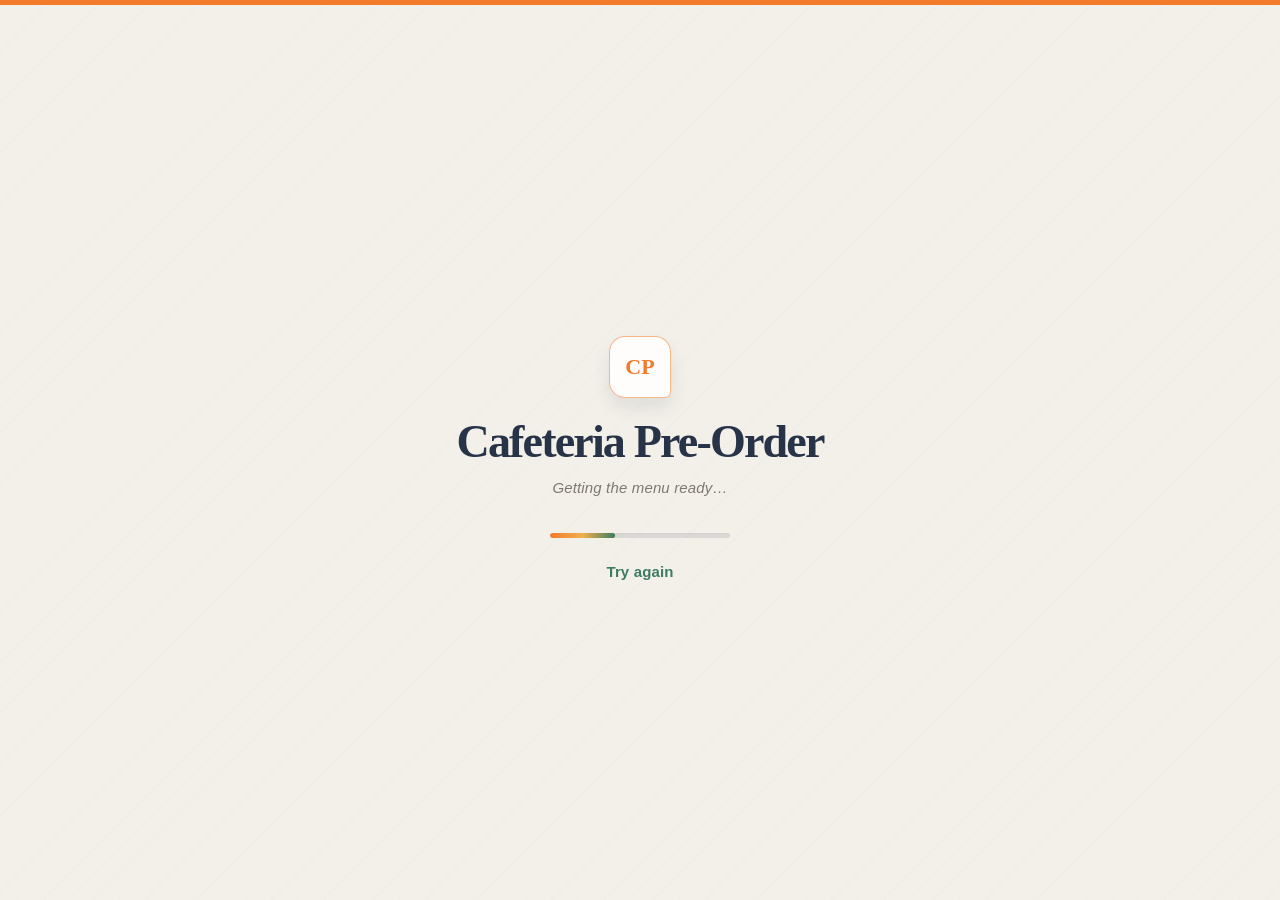
==== public/index.html @ aad5a166 "Final" ====
<!doctype html>
<html lang="en">
<head>
    <meta charset="utf-8">
    <meta name="viewport" content="width=device-width, initial-scale=1">
    <meta name="theme-color" content="#f5f3ef">
    <title>Cafeteria Pre-Order</title>
    <style>
        :root {
            color-scheme: light;
            --paper: #f3f0ea;
            --paper-deep: #e7e0d7;
            --ink: #273347;
            --ink-soft: #4a5365;
            --muted: #7f7871;
            --orange: #f27a2b;
            --orange-deep: #ea6e0f;
            --green: #3b7d5f;
            --line: rgba(39, 51, 71, 0.12);
            --shadow: rgba(31, 40, 52, 0.09);
        }

        * { box-sizing: border-box; }

        html, body {
            min-width: 320px;
            min-height: 100%;
            margin: 0;
        }

        body {
            min-height: 100vh;
            min-height: 100dvh;
            display: grid;
            place-items: center;
            overflow: hidden;
            border-top: 5px solid var(--orange);
            background:
                repeating-linear-gradient(
                    135deg,
                    rgba(39, 51, 71, 0.016) 0 1px,
                    transparent 1px 18px
                ),
                var(--paper);
            color: var(--ink);
            font-family: "Segoe UI", "Trebuchet MS", sans-serif;
        }

        main {
            width: min(100% - 36px, 440px);
            padding: 12px 18px 0;
            text-align: center;
            animation: rise-in 420ms ease-out both;
        }

        .brand-mark {
            width: 62px;
            height: 62px;
            margin: 0 auto 18px;
            display: grid;
            place-items: center;
            border: 1px solid rgba(242, 122, 43, 0.55);
            border-radius: 16px 16px 6px 16px;
            background: rgba(255, 255, 255, 0.86);
            color: var(--orange);
            font-family: Georgia, "Times New Roman", serif;
            font-size: 22px;
            font-weight: 700;
            box-shadow: 0 10px 18px var(--shadow);
        }

        h1 {
            margin: 0;
            color: var(--ink);
            font-family: Georgia, "Times New Roman", serif;
            font-size: clamp(34px, 3.6vw, 54px);
            font-weight: 600;
            line-height: 1.12;
            letter-spacing: -0.04em;
        }

        p {
            min-height: 28px;
            margin: 12px 0 26px;
            color: var(--muted);
            font-size: 15px;
            font-style: italic;
            letter-spacing: 0.01em;
        }

        .progress {
            width: 180px;
            height: 5px;
            margin: 0 auto;
            overflow: hidden;
            border-radius: 999px;
            background: rgba(39, 51, 71, 0.12);
            box-shadow: inset 0 1px 2px rgba(0, 0, 0, 0.04);
        }

        .progress span {
            display: block;
            width: 36%;
            height: 100%;
            border-radius: inherit;
            background: linear-gradient(90deg, var(--orange), #f1b04e, var(--green));
            box-shadow: 0 0 10px rgba(242, 122, 43, 0.2);
            animation: loading 1.45s ease-in-out infinite;
        }

        .retry {
            margin-top: 24px;
            border: 0;
            background: transparent;
            color: var(--green);
            font: inherit;
            font-size: 15px;
            font-weight: 600;
            letter-spacing: 0.01em;
            cursor: pointer;
            transition: transform 0.2s ease, opacity 0.2s ease;
        }

        .retry:hover {
            transform: translateY(-1px);
            opacity: 0.9;
        }

        @keyframes loading {
            0% { transform: translateX(-115%); }
            100% { transform: translateX(335%); }
        }

        @keyframes rise-in {
            from { opacity: 0; transform: translateY(10px); }
            to { opacity: 1; transform: translateY(0); }
        }

        @media (prefers-reduced-motion: reduce) {
            *, *::before, *::after {
                animation-duration: 0.01ms !important;
                animation-iteration-count: 1 !important;
            }
        }
    </style>
</head>
<body>
    <main aria-live="polite">
        <div class="brand-mark" aria-hidden="true">CP</div>
        <h1>Cafeteria Pre-Order</h1>
        <p id="status">Getting the menu ready…</p>
        <div class="progress" role="progressbar" aria-label="Starting the app">
            <span></span>
        </div>
        <button class="retry" type="button" onclick="window.location.reload()">Try again</button>
    </main>
    <script>
        const statusText = document.getElementById('status');
        let delay = 800;
        let attempts = 0;

        async function waitForApp() {
            while (true) {
                attempts += 1;
                try {
                    const response = await fetch('/healthz', { cache: 'no-store' });
                    if (response.ok) {
                        window.location.replace('/menu');
                        return;
                    }
                } catch (error) {
                    // The function is still starting or is temporarily unreachable.
                }

                if (attempts === 5) {
                    statusText.textContent = 'This is taking a little longer than usual.';
                }
                await new Promise(resolve => setTimeout(resolve, delay));
                delay = Math.min(Math.round(delay * 1.5), 3000);
            }
        }

        waitForApp();
    </script>
</body>
</html>
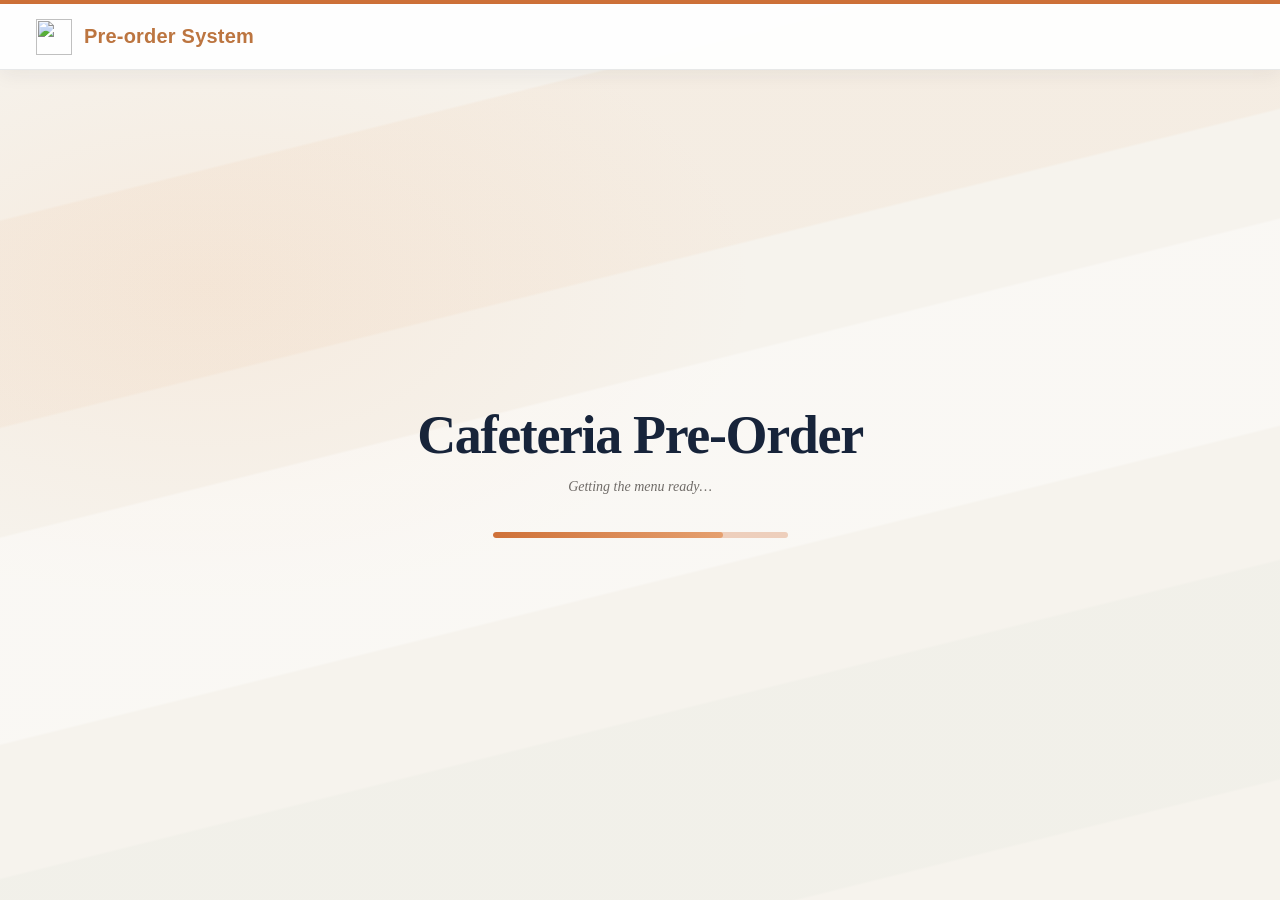
==== commit f5a325a3: "Final Commit" ====
--- a/public/index.html
+++ b/public/index.html
@@ -3,21 +3,17 @@
 <head>
     <meta charset="utf-8">
     <meta name="viewport" content="width=device-width, initial-scale=1">
-    <meta name="theme-color" content="#f5f3ef">
+    <meta name="theme-color" content="#ffffff">
     <title>Cafeteria Pre-Order</title>
     <style>
         :root {
             color-scheme: light;
-            --paper: #f3f0ea;
-            --paper-deep: #e7e0d7;
-            --ink: #273347;
-            --ink-soft: #4a5365;
-            --muted: #7f7871;
-            --orange: #f27a2b;
-            --orange-deep: #ea6e0f;
-            --green: #3b7d5f;
-            --line: rgba(39, 51, 71, 0.12);
-            --shadow: rgba(31, 40, 52, 0.09);
+            --paper: #f6f3ed;
+            --ink: #17243a;
+            --muted: #706c68;
+            --orange: #cf7138;
+            --orange-light: #e5a06f;
+            --line: rgba(35, 41, 53, 0.1);
         }
 
         * { box-sizing: border-box; }
@@ -32,103 +28,113 @@
             min-height: 100vh;
             min-height: 100dvh;
             display: grid;
-            place-items: center;
+            grid-template-rows: 66px 1fr;
             overflow: hidden;
-            border-top: 5px solid var(--orange);
+            border-top: 4px solid var(--orange);
             background:
-                repeating-linear-gradient(
-                    135deg,
-                    rgba(39, 51, 71, 0.016) 0 1px,
-                    transparent 1px 18px
-                ),
+                linear-gradient(166deg, transparent 0 18%, rgba(235, 194, 158, 0.13) 18.2% 35%, transparent 35.2%),
+                linear-gradient(166deg, transparent 0 44%, rgba(255, 255, 255, 0.4) 44.2% 61%, transparent 61.2%),
+                linear-gradient(166deg, transparent 0 72%, rgba(204, 216, 204, 0.11) 72.2% 90%, transparent 90.2%),
+                radial-gradient(ellipse at 16% 32%, rgba(244, 201, 165, 0.2), transparent 36%),
                 var(--paper);
             color: var(--ink);
-            font-family: "Segoe UI", "Trebuchet MS", sans-serif;
+            font-family: "Segoe UI", Arial, sans-serif;
+        }
+
+        .site-header {
+            display: flex;
+            align-items: center;
+            gap: 12px;
+            padding: 0 clamp(20px, 3vw, 36px);
+            background: rgba(255, 255, 255, 0.94);
+            border-bottom: 1px solid var(--line);
+            box-shadow: 0 5px 18px rgba(36, 40, 48, 0.06);
+        }
+
+        .site-header img {
+            width: 36px;
+            height: 36px;
+            object-fit: contain;
+        }
+
+        .site-header span {
+            color: #bc7540;
+            font-size: 20px;
+            font-weight: 750;
+            letter-spacing: 0.01em;
         }
 
         main {
-            width: min(100% - 36px, 440px);
-            padding: 12px 18px 0;
+            width: min(100% - 36px, 800px);
+            align-self: center;
+            justify-self: center;
+            padding: 0 18px 28px;
             text-align: center;
             animation: rise-in 420ms ease-out both;
-        }
-
-        .brand-mark {
-            width: 62px;
-            height: 62px;
-            margin: 0 auto 18px;
-            display: grid;
-            place-items: center;
-            border: 1px solid rgba(242, 122, 43, 0.55);
-            border-radius: 16px 16px 6px 16px;
-            background: rgba(255, 255, 255, 0.86);
-            color: var(--orange);
-            font-family: Georgia, "Times New Roman", serif;
-            font-size: 22px;
-            font-weight: 700;
-            box-shadow: 0 10px 18px var(--shadow);
         }
 
         h1 {
             margin: 0;
             color: var(--ink);
             font-family: Georgia, "Times New Roman", serif;
-            font-size: clamp(34px, 3.6vw, 54px);
-            font-weight: 600;
-            line-height: 1.12;
-            letter-spacing: -0.04em;
+            font-size: clamp(36px, 5vw, 54px);
+            font-weight: 700;
+            line-height: 1.15;
+            letter-spacing: -0.025em;
         }
 
         p {
             min-height: 28px;
-            margin: 12px 0 26px;
+            margin: 12px 0 25px;
             color: var(--muted);
-            font-size: 15px;
+            font-family: Georgia, "Times New Roman", serif;
+            font-size: 14px;
             font-style: italic;
-            letter-spacing: 0.01em;
         }
 
         .progress {
-            width: 180px;
-            height: 5px;
+            width: min(295px, 76vw);
+            height: 6px;
             margin: 0 auto;
             overflow: hidden;
             border-radius: 999px;
-            background: rgba(39, 51, 71, 0.12);
-            box-shadow: inset 0 1px 2px rgba(0, 0, 0, 0.04);
+            background: rgba(207, 113, 56, 0.3);
         }
 
         .progress span {
             display: block;
-            width: 36%;
+            width: 78%;
             height: 100%;
             border-radius: inherit;
-            background: linear-gradient(90deg, var(--orange), #f1b04e, var(--green));
-            box-shadow: 0 0 10px rgba(242, 122, 43, 0.2);
-            animation: loading 1.45s ease-in-out infinite;
+            background: linear-gradient(90deg, var(--orange), var(--orange-light), var(--orange));
+            background-size: 200% 100%;
+            animation: loading 2.2s ease-in-out infinite;
         }
 
         .retry {
-            margin-top: 24px;
+            margin-top: 20px;
             border: 0;
             background: transparent;
-            color: var(--green);
+            color: #39775c;
             font: inherit;
-            font-size: 15px;
-            font-weight: 600;
-            letter-spacing: 0.01em;
+            font-size: 14px;
+            font-weight: 650;
+            text-decoration: underline;
+            text-underline-offset: 3px;
             cursor: pointer;
-            transition: transform 0.2s ease, opacity 0.2s ease;
+        }
+
+        .retry[hidden] {
+            display: none;
         }
 
         .retry:hover {
-            transform: translateY(-1px);
-            opacity: 0.9;
+            color: #285d47;
         }
 
         @keyframes loading {
-            0% { transform: translateX(-115%); }
-            100% { transform: translateX(335%); }
+            0%, 100% { background-position: 100% 0; }
+            50% { background-position: 0 0; }
         }
 
         @keyframes rise-in {
@@ -142,17 +148,34 @@
                 animation-iteration-count: 1 !important;
             }
         }
+
+        @media (max-width: 520px) {
+            body {
+                grid-template-rows: 60px 1fr;
+            }
+
+            .site-header span {
+                font-size: 17px;
+            }
+
+            main {
+                padding-bottom: 18px;
+            }
+        }
     </style>
 </head>
 <body>
+    <header class="site-header">
+        <img src="/static/logo.png" alt="">
+        <span>Pre-order System</span>
+    </header>
     <main aria-live="polite">
-        <div class="brand-mark" aria-hidden="true">CP</div>
         <h1>Cafeteria Pre-Order</h1>
         <p id="status">Getting the menu ready…</p>
-        <div class="progress" role="progressbar" aria-label="Starting the app">
+        <div class="progress" role="progressbar" aria-label="Starting the app" aria-valuetext="Loading">
             <span></span>
         </div>
-        <button class="retry" type="button" onclick="window.location.reload()">Try again</button>
+        <button class="retry" type="button" onclick="window.location.reload()" hidden>Try again</button>
     </main>
     <script>
         const statusText = document.getElementById('status');
@@ -174,6 +197,7 @@
 
                 if (attempts === 5) {
                     statusText.textContent = 'This is taking a little longer than usual.';
+                    document.querySelector('.retry').hidden = false;
                 }
                 await new Promise(resolve => setTimeout(resolve, delay));
                 delay = Math.min(Math.round(delay * 1.5), 3000);
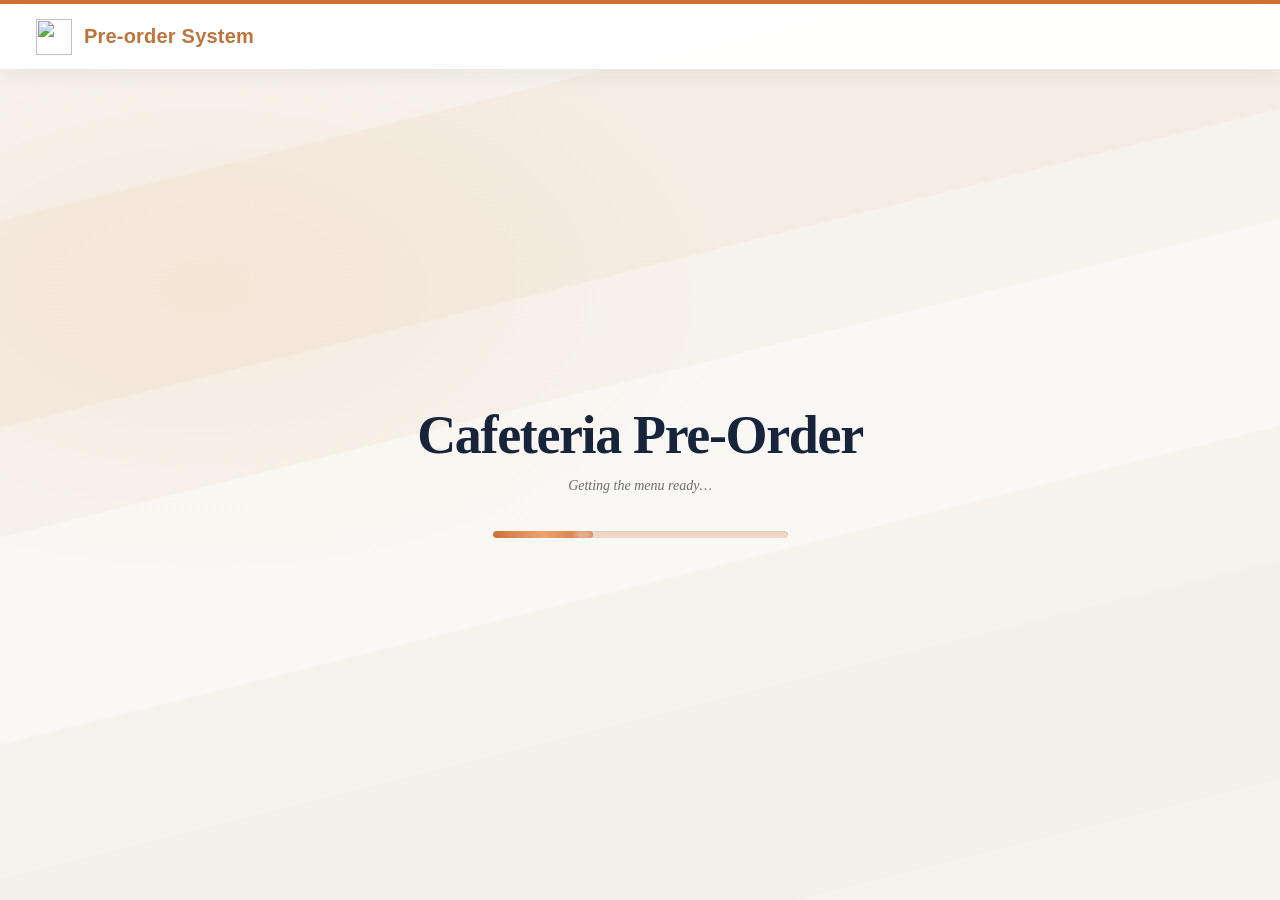
==== commit 2b792afb: "Final" ====
--- a/public/index.html
+++ b/public/index.html
@@ -93,22 +93,37 @@
         }
 
         .progress {
+            position: relative;
             width: min(295px, 76vw);
-            height: 6px;
+            height: 7px;
             margin: 0 auto;
             overflow: hidden;
             border-radius: 999px;
-            background: rgba(207, 113, 56, 0.3);
+            background: rgba(207, 113, 56, 0.24);
+            box-shadow: inset 0 1px 2px rgba(56, 43, 35, 0.08);
         }
 
         .progress span {
+            position: relative;
             display: block;
-            width: 78%;
+            width: 34%;
             height: 100%;
             border-radius: inherit;
-            background: linear-gradient(90deg, var(--orange), var(--orange-light), var(--orange));
-            background-size: 200% 100%;
-            animation: loading 2.2s ease-in-out infinite;
+            background: linear-gradient(90deg, var(--orange), #eea36f, var(--orange));
+            box-shadow: 0 0 9px rgba(207, 113, 56, 0.32);
+            animation: loading-sweep 1.65s cubic-bezier(0.45, 0, 0.55, 1) infinite;
+        }
+
+        .progress span::after {
+            position: absolute;
+            top: 0;
+            right: 0;
+            width: 18px;
+            height: 100%;
+            border-radius: inherit;
+            background: rgba(255, 255, 255, 0.58);
+            content: "";
+            filter: blur(3px);
         }
 
         .retry {
@@ -132,9 +147,9 @@
             color: #285d47;
         }
 
-        @keyframes loading {
-            0%, 100% { background-position: 100% 0; }
-            50% { background-position: 0 0; }
+        @keyframes loading-sweep {
+            0% { transform: translateX(-110%); }
+            100% { transform: translateX(405%); }
         }
 
         @keyframes rise-in {
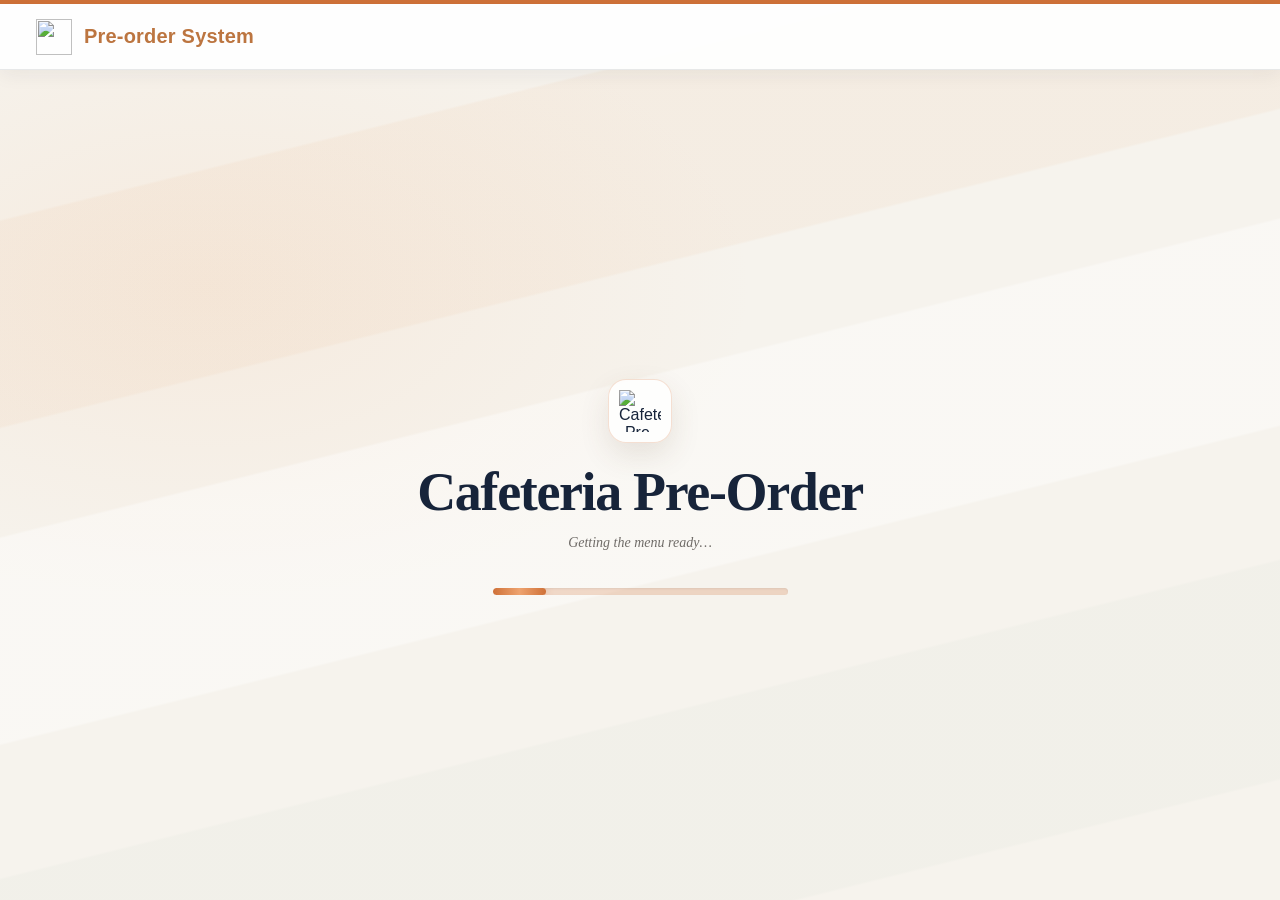
==== commit 55f157fb: "Over and Out" ====
--- a/public/index.html
+++ b/public/index.html
@@ -65,12 +65,30 @@
         }
 
         main {
-            width: min(100% - 36px, 800px);
+            width: min(100% - 36px, 520px);
             align-self: center;
             justify-self: center;
-            padding: 0 18px 28px;
+            padding: 32px 18px 28px;
             text-align: center;
             animation: rise-in 420ms ease-out both;
+        }
+
+        .loading-mark {
+            width: 64px;
+            height: 64px;
+            display: grid;
+            place-items: center;
+            margin: 0 auto 18px;
+            border: 1px solid rgba(207, 113, 56, 0.22);
+            border-radius: 18px;
+            background: rgba(255, 255, 255, 0.82);
+            box-shadow: 0 12px 30px rgba(89, 66, 43, 0.12);
+        }
+
+        .loading-mark img {
+            width: 42px;
+            height: 42px;
+            object-fit: contain;
         }
 
         h1 {
@@ -90,6 +108,14 @@
             font-family: Georgia, "Times New Roman", serif;
             font-size: 14px;
             font-style: italic;
+            opacity: 1;
+            transform: translateY(0);
+            transition: opacity 220ms ease, transform 220ms ease;
+        }
+
+        p.is-changing {
+            opacity: 0;
+            transform: translateY(4px);
         }
 
         .progress {
@@ -106,25 +132,14 @@
         .progress span {
             position: relative;
             display: block;
-            width: 34%;
+            width: 18%;
             height: 100%;
             border-radius: inherit;
             background: linear-gradient(90deg, var(--orange), #eea36f, var(--orange));
             box-shadow: 0 0 9px rgba(207, 113, 56, 0.32);
-            animation: loading-sweep 1.65s cubic-bezier(0.45, 0, 0.55, 1) infinite;
-        }
-
-        .progress span::after {
-            position: absolute;
-            top: 0;
-            right: 0;
-            width: 18px;
-            height: 100%;
-            border-radius: inherit;
-            background: rgba(255, 255, 255, 0.58);
-            content: "";
-            filter: blur(3px);
-        }
+            transition: width 500ms ease;
+        }
+
 
         .retry {
             margin-top: 20px;
@@ -147,11 +162,6 @@
             color: #285d47;
         }
 
-        @keyframes loading-sweep {
-            0% { transform: translateX(-110%); }
-            100% { transform: translateX(405%); }
-        }
-
         @keyframes rise-in {
             from { opacity: 0; transform: translateY(10px); }
             to { opacity: 1; transform: translateY(0); }
@@ -161,6 +171,8 @@
             *, *::before, *::after {
                 animation-duration: 0.01ms !important;
                 animation-iteration-count: 1 !important;
+                scroll-behavior: auto !important;
+                transition-duration: 0.01ms !important;
             }
         }
 
@@ -184,18 +196,45 @@
         <img src="/static/logo.png" alt="">
         <span>Pre-order System</span>
     </header>
-    <main aria-live="polite">
+    <main>
+        <div class="loading-mark"><img src="/static/logo.png" alt="Cafeteria Pre-Order"></div>
         <h1>Cafeteria Pre-Order</h1>
-        <p id="status">Getting the menu ready…</p>
-        <div class="progress" role="progressbar" aria-label="Starting the app" aria-valuetext="Loading">
-            <span></span>
+        <p id="status" aria-live="polite" aria-atomic="true">Getting the menu ready…</p>
+        <div class="progress" role="progressbar" aria-label="Starting the app" aria-valuemin="0" aria-valuemax="100" aria-valuenow="18">
+            <span id="progress-fill"></span>
         </div>
         <button class="retry" type="button" onclick="window.location.reload()" hidden>Try again</button>
     </main>
     <script>
         const statusText = document.getElementById('status');
-        let delay = 800;
+        const loadingPhrases = [
+            'Getting the menu ready…',
+            'A fresh café moment is just around the corner…',
+            'Preparing something delicious for your break…',
+            'Made fresh, ready when you are…',
+            'Setting the table for a better break…'
+        ];
+        let phraseIndex = 0;
+        let delay = 700;
         let attempts = 0;
+        let phraseTimer;
+        const progressFill = document.getElementById('progress-fill');
+        const progress = document.querySelector('.progress');
+
+        function setProgress(value) {
+            progressFill.style.width = value + '%';
+            progress.setAttribute('aria-valuenow', String(value));
+        }
+
+        phraseTimer = setInterval(() => {
+            statusText.classList.add('is-changing');
+            setTimeout(() => {
+                phraseIndex = (phraseIndex + 1) % loadingPhrases.length;
+                statusText.textContent = loadingPhrases[phraseIndex];
+                statusText.classList.remove('is-changing');
+                setProgress(Math.min(18 + phraseIndex * 12, 66));
+            }, 220);
+        }, 2800);
 
         async function waitForApp() {
             while (true) {
@@ -203,7 +242,10 @@
                 try {
                     const response = await fetch('/healthz', { cache: 'no-store' });
                     if (response.ok) {
-                        window.location.replace('/menu');
+                        clearInterval(phraseTimer);
+                        statusText.textContent = 'Ready — opening the menu…';
+                        setProgress(100);
+                        setTimeout(() => window.location.replace('/menu'), 280);
                         return;
                     }
                 } catch (error) {
@@ -211,8 +253,15 @@
                 }
 
                 if (attempts === 5) {
-                    statusText.textContent = 'This is taking a little longer than usual.';
+                    statusText.textContent = 'The app is warming up — this usually takes a moment.';
                     document.querySelector('.retry').hidden = false;
+                }
+
+                if (attempts >= 40) {
+                    clearInterval(phraseTimer);
+                    statusText.textContent = 'The app is taking longer than expected.';
+                    document.querySelector('.retry').hidden = false;
+                    return;
                 }
                 await new Promise(resolve => setTimeout(resolve, delay));
                 delay = Math.min(Math.round(delay * 1.5), 3000);
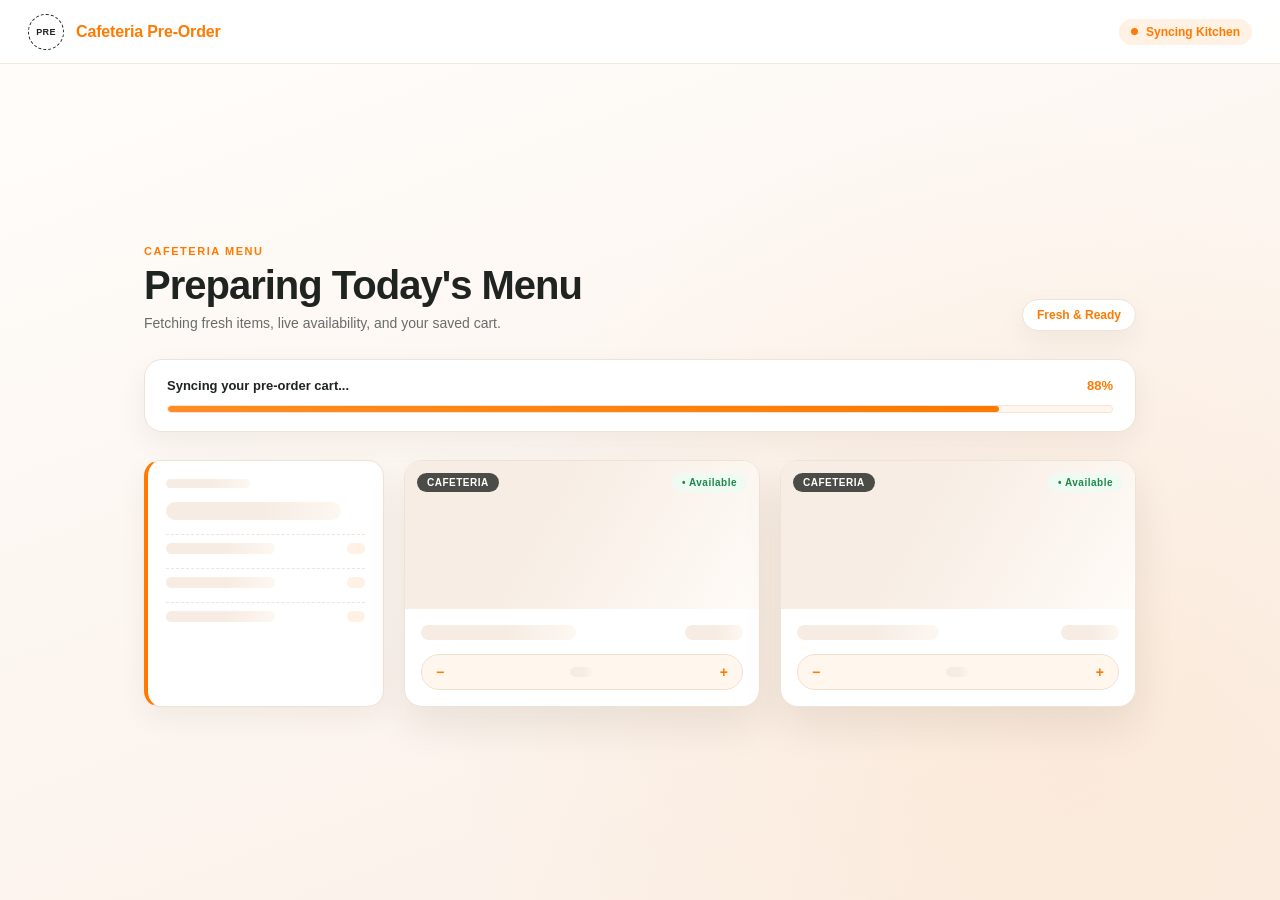
==== commit cf7de9c4: "Enhance cafeteria order dashboard with sections for preparing, ready, and delivered orders" ====
--- a/public/index.html
+++ b/public/index.html
@@ -3,154 +3,226 @@
 <head>
     <meta charset="utf-8">
     <meta name="viewport" content="width=device-width, initial-scale=1">
-    <meta name="theme-color" content="#ffffff">
-    <title>Cafeteria Pre-Order</title>
+    <meta name="theme-color" content="#fffdfb">
+    <title>Cafeteria Pre-Order - Loading Menu</title>
     <style>
         :root {
-            color-scheme: light;
-            --paper: #f6f3ed;
-            --ink: #17243a;
-            --muted: #706c68;
-            --orange: #cf7138;
-            --orange-light: #e5a06f;
-            --line: rgba(35, 41, 53, 0.1);
-        }
-
-        * { box-sizing: border-box; }
-
-        html, body {
-            min-width: 320px;
-            min-height: 100%;
+            --bg-top: #fffdfb;
+            --bg-bottom: #faefe6;
+            --bg-wash: rgba(255, 138, 31, 0.08);
+            --surface: #ffffff;
+            --surface-soft: #fff6ee;
+            --border: #efe3d8;
+            --text-primary: #1f2421;
+            --text-secondary: #686d6a;
+            --accent: #ff7a00;
+            --accent-soft: #fff1e4;
+            --success-bg: #eefaf2;
+            --success-text: #1f8a4c;
+            --shadow-card: 0 10px 28px rgba(45, 28, 12, 0.06);
+            --shadow-float: 0 18px 42px rgba(45, 28, 12, 0.09);
+        }
+
+        * {
+            box-sizing: border-box;
             margin: 0;
+            padding: 0;
         }
 
         body {
             min-height: 100vh;
             min-height: 100dvh;
-            display: grid;
-            grid-template-rows: 66px 1fr;
-            overflow: hidden;
-            border-top: 4px solid var(--orange);
+            font-family: -apple-system, BlinkMacSystemFont, "Segoe UI", Roboto, Inter, Helvetica, Arial, sans-serif;
+            color: var(--text-primary);
             background:
-                linear-gradient(166deg, transparent 0 18%, rgba(235, 194, 158, 0.13) 18.2% 35%, transparent 35.2%),
-                linear-gradient(166deg, transparent 0 44%, rgba(255, 255, 255, 0.4) 44.2% 61%, transparent 61.2%),
-                linear-gradient(166deg, transparent 0 72%, rgba(204, 216, 204, 0.11) 72.2% 90%, transparent 90.2%),
-                radial-gradient(ellipse at 16% 32%, rgba(244, 201, 165, 0.2), transparent 36%),
-                var(--paper);
-            color: var(--ink);
-            font-family: "Segoe UI", Arial, sans-serif;
-        }
-
-        .site-header {
+                radial-gradient(circle at 85% 80%, var(--bg-wash), transparent 45%),
+                linear-gradient(165deg, var(--bg-top) 0%, var(--bg-bottom) 100%);
+            overflow-x: hidden;
+        }
+
+        #cafeteria-loader {
+            position: fixed;
+            inset: 0;
+            z-index: 9999;
+            display: flex;
+            flex-direction: column;
+            background:
+                radial-gradient(circle at 82% 78%, var(--bg-wash), transparent 48%),
+                linear-gradient(160deg, var(--bg-top) 0%, var(--bg-bottom) 100%);
+        }
+
+        .loader-topbar {
+            height: 64px;
+            padding: 0 28px;
+            background: rgba(255, 255, 255, 0.92);
+            backdrop-filter: blur(8px);
+            border-bottom: 1px solid rgba(239, 227, 216, 0.75);
+            display: flex;
+            align-items: center;
+            justify-content: space-between;
+        }
+
+        .brand-group {
             display: flex;
             align-items: center;
             gap: 12px;
-            padding: 0 clamp(20px, 3vw, 36px);
-            background: rgba(255, 255, 255, 0.94);
-            border-bottom: 1px solid var(--line);
-            box-shadow: 0 5px 18px rgba(36, 40, 48, 0.06);
-        }
-
-        .site-header img {
+        }
+
+        .brand-emblem {
             width: 36px;
             height: 36px;
-            object-fit: contain;
-        }
-
-        .site-header span {
-            color: #bc7540;
-            font-size: 20px;
-            font-weight: 750;
-            letter-spacing: 0.01em;
-        }
-
-        main {
-            width: min(100% - 36px, 520px);
-            align-self: center;
-            justify-self: center;
-            padding: 32px 18px 28px;
-            text-align: center;
-            animation: rise-in 420ms ease-out both;
-        }
-
-        .loading-mark {
-            width: 64px;
-            height: 64px;
+            border-radius: 50%;
+            border: 1.5px dashed var(--text-primary);
             display: grid;
             place-items: center;
-            margin: 0 auto 18px;
-            border: 1px solid rgba(207, 113, 56, 0.22);
+            font-size: 9px;
+            font-weight: 700;
+            letter-spacing: 0.04em;
+            text-transform: uppercase;
+            background: var(--surface);
+            animation: slowSpin 14s linear infinite;
+        }
+
+        .brand-title {
+            font-size: 16px;
+            font-weight: 700;
+            color: var(--accent);
+            letter-spacing: -0.01em;
+        }
+
+        .topbar-status {
+            display: inline-flex;
+            align-items: center;
+            gap: 8px;
+            padding: 6px 12px;
+            border-radius: 999px;
+            background: var(--accent-soft);
+            color: var(--accent);
+            font-size: 12px;
+            font-weight: 600;
+        }
+
+        .status-dot {
+            width: 7px;
+            height: 7px;
+            border-radius: 50%;
+            background: var(--accent);
+            animation: pulseDot 1.3s ease-in-out infinite;
+        }
+
+        .loader-main {
+            flex: 1;
+            max-width: 1040px;
+            width: 100%;
+            margin: 0 auto;
+            padding: 36px 24px 48px;
+            display: flex;
+            flex-direction: column;
+            justify-content: center;
+            gap: 28px;
+        }
+
+        .loader-hero {
+            display: flex;
+            align-items: flex-end;
+            justify-content: space-between;
+            gap: 16px;
+            flex-wrap: wrap;
+        }
+
+        .eyebrow {
+            font-size: 11px;
+            font-weight: 700;
+            letter-spacing: 0.14em;
+            text-transform: uppercase;
+            color: var(--accent);
+            margin-bottom: 6px;
+        }
+
+        .loader-hero h1 {
+            font-size: clamp(28px, 4vw, 40px);
+            font-weight: 800;
+            letter-spacing: -0.025em;
+            line-height: 1.1;
+        }
+
+        .loader-hero p {
+            margin-top: 8px;
+            font-size: 14px;
+            color: var(--text-secondary);
+        }
+
+        .fresh-pill {
+            display: inline-flex;
+            align-items: center;
+            gap: 6px;
+            padding: 8px 14px;
+            border-radius: 999px;
+            background: var(--surface);
+            border: 1px solid var(--border);
+            box-shadow: var(--shadow-card);
+            font-size: 12px;
+            font-weight: 700;
+            color: var(--accent);
+        }
+
+        .progress-panel {
+            background: var(--surface);
+            border: 1px solid var(--border);
             border-radius: 18px;
-            background: rgba(255, 255, 255, 0.82);
-            box-shadow: 0 12px 30px rgba(89, 66, 43, 0.12);
-        }
-
-        .loading-mark img {
-            width: 42px;
-            height: 42px;
-            object-fit: contain;
-        }
-
-        h1 {
-            margin: 0;
-            color: var(--ink);
-            font-family: Georgia, "Times New Roman", serif;
-            font-size: clamp(36px, 5vw, 54px);
-            font-weight: 700;
-            line-height: 1.15;
-            letter-spacing: -0.025em;
-        }
-
-        p {
-            min-height: 28px;
-            margin: 12px 0 25px;
-            color: var(--muted);
-            font-family: Georgia, "Times New Roman", serif;
-            font-size: 14px;
-            font-style: italic;
-            opacity: 1;
-            transform: translateY(0);
-            transition: opacity 220ms ease, transform 220ms ease;
-        }
-
-        p.is-changing {
-            opacity: 0;
-            transform: translateY(4px);
-        }
-
-        .progress {
-            position: relative;
-            width: min(295px, 76vw);
-            height: 7px;
-            margin: 0 auto;
+            padding: 18px 22px;
+            box-shadow: var(--shadow-card);
+            display: flex;
+            flex-direction: column;
+            gap: 12px;
+        }
+
+        .progress-meta {
+            display: flex;
+            align-items: center;
+            justify-content: space-between;
+            gap: 12px;
+            font-size: 13px;
+        }
+
+        .progress-step {
+            font-weight: 600;
+        }
+
+        .progress-percent {
+            font-weight: 700;
+            color: var(--accent);
+            font-variant-numeric: tabular-nums;
+        }
+
+        .progress-track {
+            width: 100%;
+            height: 8px;
+            border-radius: 999px;
+            background: var(--surface-soft);
             overflow: hidden;
-            border-radius: 999px;
-            background: rgba(207, 113, 56, 0.24);
-            box-shadow: inset 0 1px 2px rgba(56, 43, 35, 0.08);
-        }
-
-        .progress span {
-            position: relative;
-            display: block;
-            width: 18%;
+            border: 1px solid #f5e4d4;
+        }
+
+        .progress-fill {
             height: 100%;
-            border-radius: inherit;
-            background: linear-gradient(90deg, var(--orange), #eea36f, var(--orange));
-            box-shadow: 0 0 9px rgba(207, 113, 56, 0.32);
-            transition: width 500ms ease;
-        }
-
+            width: 0;
+            border-radius: 999px;
+            background: linear-gradient(90deg, #ff8d24 0%, var(--accent) 100%);
+            transition: width 280ms ease;
+        }
 
         .retry {
-            margin-top: 20px;
+            align-self: flex-end;
+            margin-top: 2px;
             border: 0;
-            background: transparent;
-            color: #39775c;
+            border-radius: 999px;
+            padding: 8px 14px;
+            background: var(--accent-soft);
+            color: var(--accent);
             font: inherit;
-            font-size: 14px;
-            font-weight: 650;
-            text-decoration: underline;
-            text-underline-offset: 3px;
+            font-size: 13px;
+            font-weight: 700;
             cursor: pointer;
         }
 
@@ -158,117 +230,324 @@
             display: none;
         }
 
-        .retry:hover {
-            color: #285d47;
-        }
-
-        @keyframes rise-in {
-            from { opacity: 0; transform: translateY(10px); }
-            to { opacity: 1; transform: translateY(0); }
+        .skeleton-grid {
+            display: grid;
+            grid-template-columns: 240px repeat(2, minmax(0, 1fr));
+            gap: 20px;
+            align-items: stretch;
+        }
+
+        .skeleton-sidebar {
+            background: var(--surface);
+            border: 1px solid var(--border);
+            border-left: 4px solid var(--accent);
+            border-radius: 16px;
+            padding: 18px;
+            box-shadow: var(--shadow-card);
+            display: flex;
+            flex-direction: column;
+            gap: 14px;
+        }
+
+        .sk-line {
+            height: 12px;
+            border-radius: 999px;
+            background: linear-gradient(90deg, #f6ece3 25%, #fffaf5 50%, #f6ece3 75%);
+            background-size: 220% 100%;
+            animation: shimmer 1.4s infinite linear;
+        }
+
+        .sk-line.sm { width: 42%; height: 9px; }
+        .sk-line.md { width: 68%; }
+        .sk-line.lg { width: 88%; height: 18px; }
+
+        .sk-nav-row {
+            display: flex;
+            justify-content: space-between;
+            align-items: center;
+            padding-top: 8px;
+            border-top: 1px dashed #f0e3d8;
+        }
+
+        .sk-nav-row .sk-line {
+            width: 55%;
+            height: 11px;
+        }
+
+        .sk-nav-row .sk-badge {
+            width: 18px;
+            height: 11px;
+            border-radius: 6px;
+            background: var(--accent-soft);
+        }
+
+        .skeleton-card {
+            background: var(--surface);
+            border: 1px solid var(--border);
+            border-radius: 18px;
+            overflow: hidden;
+            box-shadow: var(--shadow-float);
+            display: flex;
+            flex-direction: column;
+        }
+
+        .sk-thumb {
+            height: 148px;
+            padding: 12px;
+            display: flex;
+            align-items: flex-start;
+            justify-content: space-between;
+            background: linear-gradient(120deg, #f7ede4 20%, #fffbf7 50%, #f7ede4 80%);
+            background-size: 220% 100%;
+            animation: shimmer 1.4s infinite linear;
+        }
+
+        .sk-tag {
+            padding: 4px 10px;
+            border-radius: 999px;
+            font-size: 10px;
+            font-weight: 700;
+            letter-spacing: 0.05em;
+        }
+
+        .sk-tag-dark {
+            background: rgba(28, 30, 29, 0.78);
+            color: #ffffff;
+        }
+
+        .sk-tag-avail {
+            background: var(--success-bg);
+            color: var(--success-text);
+        }
+
+        .sk-card-body {
+            padding: 16px;
+            display: flex;
+            flex-direction: column;
+            gap: 14px;
+        }
+
+        .sk-title-price {
+            display: flex;
+            justify-content: space-between;
+            align-items: center;
+            gap: 12px;
+        }
+
+        .sk-stepper {
+            height: 36px;
+            border-radius: 999px;
+            border: 1px solid #f2dfd0;
+            background: var(--surface-soft);
+            display: flex;
+            align-items: center;
+            justify-content: space-between;
+            padding: 0 14px;
+            color: var(--accent);
+            font-weight: 700;
+            font-size: 14px;
+        }
+
+        @keyframes shimmer {
+            0% { background-position: 200% 0; }
+            100% { background-position: -200% 0; }
+        }
+
+        @keyframes pulseDot {
+            0%, 100% { transform: scale(1); opacity: 1; }
+            50% { transform: scale(1.35); opacity: 0.55; }
+        }
+
+        @keyframes slowSpin {
+            from { transform: rotate(0deg); }
+            to { transform: rotate(360deg); }
+        }
+
+        @media (max-width: 860px) {
+            .skeleton-grid {
+                grid-template-columns: 1fr;
+            }
+
+            .skeleton-sidebar {
+                display: none;
+            }
+        }
+
+        @media (max-height: 700px) {
+            .loader-main {
+                gap: 16px;
+                padding-top: 20px;
+                padding-bottom: 20px;
+            }
+
+            .sk-thumb {
+                height: 118px;
+            }
         }
 
         @media (prefers-reduced-motion: reduce) {
-            *, *::before, *::after {
-                animation-duration: 0.01ms !important;
-                animation-iteration-count: 1 !important;
-                scroll-behavior: auto !important;
-                transition-duration: 0.01ms !important;
-            }
-        }
-
-        @media (max-width: 520px) {
-            body {
-                grid-template-rows: 60px 1fr;
-            }
-
-            .site-header span {
-                font-size: 17px;
-            }
-
-            main {
-                padding-bottom: 18px;
+            .brand-emblem,
+            .status-dot,
+            .sk-line,
+            .sk-thumb {
+                animation: none;
+            }
+
+            .progress-fill {
+                transition: none;
             }
         }
     </style>
 </head>
 <body>
-    <header class="site-header">
-        <img src="/static/logo.png" alt="">
-        <span>Pre-order System</span>
-    </header>
-    <main>
-        <div class="loading-mark"><img src="/static/logo.png" alt="Cafeteria Pre-Order"></div>
-        <h1>Cafeteria Pre-Order</h1>
-        <p id="status" aria-live="polite" aria-atomic="true">Getting the menu ready…</p>
-        <div class="progress" role="progressbar" aria-label="Starting the app" aria-valuemin="0" aria-valuemax="100" aria-valuenow="18">
-            <span id="progress-fill"></span>
-        </div>
-        <button class="retry" type="button" onclick="window.location.reload()" hidden>Try again</button>
-    </main>
+    <div id="cafeteria-loader" role="status" aria-live="polite" aria-label="Loading cafeteria menu">
+        <header class="loader-topbar">
+            <div class="brand-group">
+                <div class="brand-emblem" aria-hidden="true">PRE</div>
+                <span class="brand-title">Cafeteria Pre-Order</span>
+            </div>
+            <div class="topbar-status">
+                <span class="status-dot" aria-hidden="true"></span>
+                <span>Syncing Kitchen</span>
+            </div>
+        </header>
+
+        <main class="loader-main">
+            <div class="loader-hero">
+                <div>
+                    <div class="eyebrow">Cafeteria Menu</div>
+                    <h1>Preparing Today's Menu</h1>
+                    <p>Fetching fresh items, live availability, and your saved cart.</p>
+                </div>
+                <div class="fresh-pill">Fresh &amp; Ready</div>
+            </div>
+
+            <section class="progress-panel" aria-label="Loading progress">
+                <div class="progress-meta">
+                    <span class="progress-step" id="loader-status-text">Checking beverages &amp; counter stock...</span>
+                    <span class="progress-percent" id="loader-percent">0%</span>
+                </div>
+                <div class="progress-track" role="progressbar" aria-label="Starting the app" aria-valuemin="0" aria-valuemax="100" aria-valuenow="0">
+                    <div class="progress-fill" id="loader-bar"></div>
+                </div>
+                <button class="retry" type="button" onclick="window.location.reload()" hidden>Try again</button>
+            </section>
+
+            <section class="skeleton-grid" aria-hidden="true">
+                <aside class="skeleton-sidebar">
+                    <div class="sk-line sm"></div>
+                    <div class="sk-line lg"></div>
+                    <div class="sk-nav-row"><div class="sk-line"></div><span class="sk-badge"></span></div>
+                    <div class="sk-nav-row"><div class="sk-line"></div><span class="sk-badge"></span></div>
+                    <div class="sk-nav-row"><div class="sk-line"></div><span class="sk-badge"></span></div>
+                </aside>
+
+                <article class="skeleton-card">
+                    <div class="sk-thumb">
+                        <span class="sk-tag sk-tag-dark">CAFETERIA</span>
+                        <span class="sk-tag sk-tag-avail">• Available</span>
+                    </div>
+                    <div class="sk-card-body">
+                        <div class="sk-title-price">
+                            <div class="sk-line md" style="width:48%;height:15px"></div>
+                            <div class="sk-line sm" style="width:18%;height:15px"></div>
+                        </div>
+                        <div class="sk-stepper">
+                            <span>−</span>
+                            <div class="sk-line sm" style="width:24px;height:10px"></div>
+                            <span>+</span>
+                        </div>
+                    </div>
+                </article>
+
+                <article class="skeleton-card">
+                    <div class="sk-thumb">
+                        <span class="sk-tag sk-tag-dark">CAFETERIA</span>
+                        <span class="sk-tag sk-tag-avail">• Available</span>
+                    </div>
+                    <div class="sk-card-body">
+                        <div class="sk-title-price">
+                            <div class="sk-line md" style="width:44%;height:15px"></div>
+                            <div class="sk-line sm" style="width:18%;height:15px"></div>
+                        </div>
+                        <div class="sk-stepper">
+                            <span>−</span>
+                            <div class="sk-line sm" style="width:24px;height:10px"></div>
+                            <span>+</span>
+                        </div>
+                    </div>
+                </article>
+            </section>
+        </main>
+    </div>
+
     <script>
-        const statusText = document.getElementById('status');
-        const loadingPhrases = [
-            'Getting the menu ready…',
-            'A fresh café moment is just around the corner…',
-            'Preparing something delicious for your break…',
-            'Made fresh, ready when you are…',
-            'Setting the table for a better break…'
-        ];
-        let phraseIndex = 0;
-        let delay = 700;
-        let attempts = 0;
-        let phraseTimer;
-        const progressFill = document.getElementById('progress-fill');
-        const progress = document.querySelector('.progress');
-
-        function setProgress(value) {
-            progressFill.style.width = value + '%';
-            progress.setAttribute('aria-valuenow', String(value));
-        }
-
-        phraseTimer = setInterval(() => {
-            statusText.classList.add('is-changing');
-            setTimeout(() => {
-                phraseIndex = (phraseIndex + 1) % loadingPhrases.length;
-                statusText.textContent = loadingPhrases[phraseIndex];
-                statusText.classList.remove('is-changing');
-                setProgress(Math.min(18 + phraseIndex * 12, 66));
-            }, 220);
-        }, 2800);
-
-        async function waitForApp() {
-            while (true) {
-                attempts += 1;
-                try {
-                    const response = await fetch('/healthz', { cache: 'no-store' });
-                    if (response.ok) {
-                        clearInterval(phraseTimer);
-                        statusText.textContent = 'Ready — opening the menu…';
-                        setProgress(100);
-                        setTimeout(() => window.location.replace('/menu'), 280);
+        (function () {
+            const steps = [
+                { pct: 28, text: "Connecting to cafeteria counter..." },
+                { pct: 62, text: "Loading today's menu & item availability..." },
+                { pct: 88, text: "Syncing your pre-order cart..." }
+            ];
+
+            const bar = document.getElementById("loader-bar");
+            const pctLabel = document.getElementById("loader-percent");
+            const statusText = document.getElementById("loader-status-text");
+            const progressTrack = document.querySelector(".progress-track");
+            const retry = document.querySelector(".retry");
+            let stepIndex = 0;
+            let attempts = 0;
+            let delay = 700;
+
+            function setProgress(pct, text) {
+                bar.style.width = pct + "%";
+                pctLabel.textContent = pct + "%";
+                progressTrack.setAttribute("aria-valuenow", String(pct));
+                if (text) statusText.textContent = text;
+            }
+
+            function advanceStep() {
+                if (stepIndex >= steps.length) return;
+                const current = steps[stepIndex++];
+                setProgress(current.pct, current.text);
+                if (stepIndex < steps.length) {
+                    setTimeout(advanceStep, 420);
+                }
+            }
+
+            setTimeout(advanceStep, 140);
+
+            async function waitForApp() {
+                while (true) {
+                    attempts += 1;
+                    try {
+                        const response = await fetch("/healthz", { cache: "no-store" });
+                        if (response.ok) {
+                            setProgress(100, "Menu ready.");
+                            setTimeout(() => window.location.replace("/menu"), 280);
+                            return;
+                        }
+                    } catch (error) {
+                        // The app is still starting or temporarily unreachable.
+                    }
+
+                    if (attempts === 5) {
+                        setProgress(88, "The app is warming up - this usually takes a moment.");
+                        retry.hidden = false;
+                    }
+
+                    if (attempts >= 40) {
+                        setProgress(88, "The app is taking longer than expected.");
+                        retry.hidden = false;
                         return;
                     }
-                } catch (error) {
-                    // The function is still starting or is temporarily unreachable.
+
+                    await new Promise(resolve => setTimeout(resolve, delay));
+                    delay = Math.min(Math.round(delay * 1.5), 3000);
                 }
-
-                if (attempts === 5) {
-                    statusText.textContent = 'The app is warming up — this usually takes a moment.';
-                    document.querySelector('.retry').hidden = false;
-                }
-
-                if (attempts >= 40) {
-                    clearInterval(phraseTimer);
-                    statusText.textContent = 'The app is taking longer than expected.';
-                    document.querySelector('.retry').hidden = false;
-                    return;
-                }
-                await new Promise(resolve => setTimeout(resolve, delay));
-                delay = Math.min(Math.round(delay * 1.5), 3000);
-            }
-        }
-
-        waitForApp();
+            }
+
+            waitForApp();
+        })();
     </script>
 </body>
-</html>+</html>
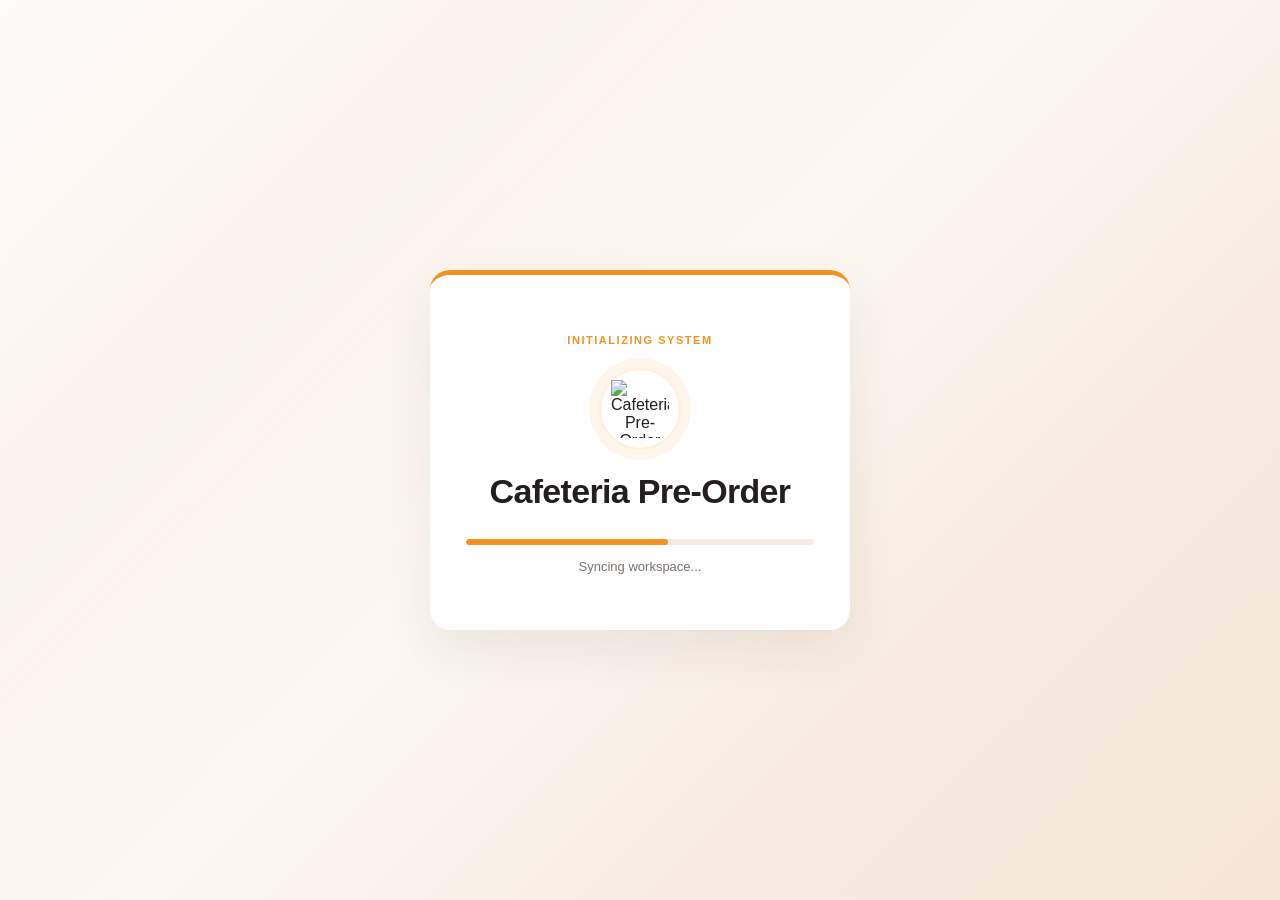
==== commit a7c04aab: "Add startup loader with progress indication for cafeteria pre-order" ====
--- a/public/index.html
+++ b/public/index.html
@@ -3,518 +3,223 @@
 <head>
     <meta charset="utf-8">
     <meta name="viewport" content="width=device-width, initial-scale=1">
-    <meta name="theme-color" content="#fffdfb">
-    <title>Cafeteria Pre-Order - Loading Menu</title>
+    <meta name="theme-color" content="#FDF8F4">
+    <title>Cafeteria Pre-Order</title>
     <style>
-        :root {
-            --bg-top: #fffdfb;
-            --bg-bottom: #faefe6;
-            --bg-wash: rgba(255, 138, 31, 0.08);
-            --surface: #ffffff;
-            --surface-soft: #fff6ee;
-            --border: #efe3d8;
-            --text-primary: #1f2421;
-            --text-secondary: #686d6a;
-            --accent: #ff7a00;
-            --accent-soft: #fff1e4;
-            --success-bg: #eefaf2;
-            --success-text: #1f8a4c;
-            --shadow-card: 0 10px 28px rgba(45, 28, 12, 0.06);
-            --shadow-float: 0 18px 42px rgba(45, 28, 12, 0.09);
-        }
-
-        * {
-            box-sizing: border-box;
+        * { box-sizing: border-box; }
+
+        html, body {
+            width: 100%;
+            min-height: 100%;
             margin: 0;
-            padding: 0;
         }
 
         body {
             min-height: 100vh;
             min-height: 100dvh;
-            font-family: -apple-system, BlinkMacSystemFont, "Segoe UI", Roboto, Inter, Helvetica, Arial, sans-serif;
-            color: var(--text-primary);
-            background:
-                radial-gradient(circle at 85% 80%, var(--bg-wash), transparent 45%),
-                linear-gradient(165deg, var(--bg-top) 0%, var(--bg-bottom) 100%);
-            overflow-x: hidden;
-        }
-
-        #cafeteria-loader {
+            color: #231F20;
+            font-family: "Segoe UI", Arial, sans-serif;
+            background: linear-gradient(135deg, #FDF8F4 0%, #F9EFE6 55%, #F5E6D8 100%);
+        }
+
+        #startup-loader {
             position: fixed;
             inset: 0;
             z-index: 9999;
+            display: grid;
+            place-items: center;
+            padding: 24px;
+            background:
+                linear-gradient(135deg, rgba(255, 255, 255, 0.45) 0%, transparent 22%, rgba(255, 255, 255, 0.45) 48%, transparent 72%),
+                linear-gradient(135deg, #FDF8F4 0%, #F9EFE6 55%, #F5E6D8 100%);
+            opacity: 1;
+            transform: scale(1);
+            transition: opacity 420ms ease, transform 420ms ease;
+        }
+
+        #startup-loader.is-hidden {
+            opacity: 0;
+            transform: scale(1.02);
+            pointer-events: none;
+        }
+
+        .startup-loader-card {
+            width: min(420px, calc(100vw - 32px));
+            min-height: 360px;
             display: flex;
             flex-direction: column;
-            background:
-                radial-gradient(circle at 82% 78%, var(--bg-wash), transparent 48%),
-                linear-gradient(160deg, var(--bg-top) 0%, var(--bg-bottom) 100%);
-        }
-
-        .loader-topbar {
-            height: 64px;
-            padding: 0 28px;
-            background: rgba(255, 255, 255, 0.92);
-            backdrop-filter: blur(8px);
-            border-bottom: 1px solid rgba(239, 227, 216, 0.75);
-            display: flex;
             align-items: center;
-            justify-content: space-between;
-        }
-
-        .brand-group {
-            display: flex;
-            align-items: center;
-            gap: 12px;
-        }
-
-        .brand-emblem {
-            width: 36px;
-            height: 36px;
-            border-radius: 50%;
-            border: 1.5px dashed var(--text-primary);
-            display: grid;
-            place-items: center;
-            font-size: 9px;
-            font-weight: 700;
-            letter-spacing: 0.04em;
-            text-transform: uppercase;
-            background: var(--surface);
-            animation: slowSpin 14s linear infinite;
-        }
-
-        .brand-title {
-            font-size: 16px;
-            font-weight: 700;
-            color: var(--accent);
-            letter-spacing: -0.01em;
-        }
-
-        .topbar-status {
-            display: inline-flex;
-            align-items: center;
-            gap: 8px;
-            padding: 6px 12px;
-            border-radius: 999px;
-            background: var(--accent-soft);
-            color: var(--accent);
-            font-size: 12px;
-            font-weight: 600;
-        }
-
-        .status-dot {
-            width: 7px;
-            height: 7px;
-            border-radius: 50%;
-            background: var(--accent);
-            animation: pulseDot 1.3s ease-in-out infinite;
-        }
-
-        .loader-main {
-            flex: 1;
-            max-width: 1040px;
-            width: 100%;
-            margin: 0 auto;
-            padding: 36px 24px 48px;
-            display: flex;
-            flex-direction: column;
             justify-content: center;
-            gap: 28px;
-        }
-
-        .loader-hero {
-            display: flex;
-            align-items: flex-end;
-            justify-content: space-between;
-            gap: 16px;
-            flex-wrap: wrap;
-        }
-
-        .eyebrow {
+            padding: 42px 36px 36px;
+            border-radius: 20px;
+            border-top: 5px solid #F39223;
+            background: #FFFFFF;
+            box-shadow: 0 20px 50px rgba(45, 36, 30, 0.08);
+            text-align: center;
+        }
+
+        .startup-eyebrow {
+            margin-bottom: 22px;
+            color: #F39223;
             font-size: 11px;
             font-weight: 700;
             letter-spacing: 0.14em;
             text-transform: uppercase;
-            color: var(--accent);
-            margin-bottom: 6px;
-        }
-
-        .loader-hero h1 {
-            font-size: clamp(28px, 4vw, 40px);
-            font-weight: 800;
-            letter-spacing: -0.025em;
-            line-height: 1.1;
-        }
-
-        .loader-hero p {
-            margin-top: 8px;
-            font-size: 14px;
-            color: var(--text-secondary);
-        }
-
-        .fresh-pill {
-            display: inline-flex;
-            align-items: center;
-            gap: 6px;
-            padding: 8px 14px;
+        }
+
+        .startup-logo-ring {
+            width: 82px;
+            height: 82px;
+            display: grid;
+            place-items: center;
+            margin-bottom: 22px;
+            border-radius: 50%;
+            background: #FFFFFF;
+            border: 2px solid rgba(243, 146, 35, 0.15);
+            box-shadow: 0 0 0 10px rgba(243, 146, 35, 0.08);
+            animation: startup-breathe 1.8s ease-in-out infinite;
+        }
+
+        .startup-logo-ring img {
+            width: 58px;
+            height: 58px;
+            object-fit: contain;
+        }
+
+        .startup-loader-card h1 {
+            margin: 0;
+            color: #231F20;
+            font-size: clamp(26px, 6vw, 34px);
+            line-height: 1.15;
+            letter-spacing: -0.02em;
+        }
+
+        .startup-progress {
+            width: 100%;
+            height: 6px;
+            margin-top: 28px;
+            overflow: hidden;
             border-radius: 999px;
-            background: var(--surface);
-            border: 1px solid var(--border);
-            box-shadow: var(--shadow-card);
-            font-size: 12px;
-            font-weight: 700;
-            color: var(--accent);
-        }
-
-        .progress-panel {
-            background: var(--surface);
-            border: 1px solid var(--border);
-            border-radius: 18px;
-            padding: 18px 22px;
-            box-shadow: var(--shadow-card);
-            display: flex;
-            flex-direction: column;
-            gap: 12px;
-        }
-
-        .progress-meta {
-            display: flex;
-            align-items: center;
-            justify-content: space-between;
-            gap: 12px;
+            background: #F4EBE3;
+        }
+
+        .startup-progress-fill {
+            position: relative;
+            width: 0;
+            height: 100%;
+            border-radius: inherit;
+            background: #F39223;
+            transition: width 420ms cubic-bezier(0.22, 1, 0.36, 1);
+        }
+
+        .startup-progress-fill::after {
+            content: "";
+            position: absolute;
+            inset: 0;
+            background: linear-gradient(90deg, transparent 0%, rgba(255, 255, 255, 0.55) 50%, transparent 100%);
+            transform: translateX(-100%);
+            animation: startup-shimmer 1.2s ease-in-out infinite;
+        }
+
+        .startup-status {
+            min-height: 18px;
+            margin-top: 14px;
+            color: #7A726D;
             font-size: 13px;
-        }
-
-        .progress-step {
-            font-weight: 600;
-        }
-
-        .progress-percent {
-            font-weight: 700;
-            color: var(--accent);
-            font-variant-numeric: tabular-nums;
-        }
-
-        .progress-track {
-            width: 100%;
-            height: 8px;
-            border-radius: 999px;
-            background: var(--surface-soft);
-            overflow: hidden;
-            border: 1px solid #f5e4d4;
-        }
-
-        .progress-fill {
-            height: 100%;
-            width: 0;
-            border-radius: 999px;
-            background: linear-gradient(90deg, #ff8d24 0%, var(--accent) 100%);
-            transition: width 280ms ease;
+            transition: opacity 180ms ease, transform 180ms ease;
+        }
+
+        .startup-status.is-changing {
+            opacity: 0;
+            transform: translateY(3px);
         }
 
         .retry {
-            align-self: flex-end;
-            margin-top: 2px;
+            margin-top: 12px;
             border: 0;
             border-radius: 999px;
             padding: 8px 14px;
-            background: var(--accent-soft);
-            color: var(--accent);
+            background: #FFF1E4;
+            color: #F39223;
             font: inherit;
             font-size: 13px;
             font-weight: 700;
             cursor: pointer;
         }
 
-        .retry[hidden] {
-            display: none;
-        }
-
-        .skeleton-grid {
-            display: grid;
-            grid-template-columns: 240px repeat(2, minmax(0, 1fr));
-            gap: 20px;
-            align-items: stretch;
-        }
-
-        .skeleton-sidebar {
-            background: var(--surface);
-            border: 1px solid var(--border);
-            border-left: 4px solid var(--accent);
-            border-radius: 16px;
-            padding: 18px;
-            box-shadow: var(--shadow-card);
-            display: flex;
-            flex-direction: column;
-            gap: 14px;
-        }
-
-        .sk-line {
-            height: 12px;
-            border-radius: 999px;
-            background: linear-gradient(90deg, #f6ece3 25%, #fffaf5 50%, #f6ece3 75%);
-            background-size: 220% 100%;
-            animation: shimmer 1.4s infinite linear;
-        }
-
-        .sk-line.sm { width: 42%; height: 9px; }
-        .sk-line.md { width: 68%; }
-        .sk-line.lg { width: 88%; height: 18px; }
-
-        .sk-nav-row {
-            display: flex;
-            justify-content: space-between;
-            align-items: center;
-            padding-top: 8px;
-            border-top: 1px dashed #f0e3d8;
-        }
-
-        .sk-nav-row .sk-line {
-            width: 55%;
-            height: 11px;
-        }
-
-        .sk-nav-row .sk-badge {
-            width: 18px;
-            height: 11px;
-            border-radius: 6px;
-            background: var(--accent-soft);
-        }
-
-        .skeleton-card {
-            background: var(--surface);
-            border: 1px solid var(--border);
-            border-radius: 18px;
-            overflow: hidden;
-            box-shadow: var(--shadow-float);
-            display: flex;
-            flex-direction: column;
-        }
-
-        .sk-thumb {
-            height: 148px;
-            padding: 12px;
-            display: flex;
-            align-items: flex-start;
-            justify-content: space-between;
-            background: linear-gradient(120deg, #f7ede4 20%, #fffbf7 50%, #f7ede4 80%);
-            background-size: 220% 100%;
-            animation: shimmer 1.4s infinite linear;
-        }
-
-        .sk-tag {
-            padding: 4px 10px;
-            border-radius: 999px;
-            font-size: 10px;
-            font-weight: 700;
-            letter-spacing: 0.05em;
-        }
-
-        .sk-tag-dark {
-            background: rgba(28, 30, 29, 0.78);
-            color: #ffffff;
-        }
-
-        .sk-tag-avail {
-            background: var(--success-bg);
-            color: var(--success-text);
-        }
-
-        .sk-card-body {
-            padding: 16px;
-            display: flex;
-            flex-direction: column;
-            gap: 14px;
-        }
-
-        .sk-title-price {
-            display: flex;
-            justify-content: space-between;
-            align-items: center;
-            gap: 12px;
-        }
-
-        .sk-stepper {
-            height: 36px;
-            border-radius: 999px;
-            border: 1px solid #f2dfd0;
-            background: var(--surface-soft);
-            display: flex;
-            align-items: center;
-            justify-content: space-between;
-            padding: 0 14px;
-            color: var(--accent);
-            font-weight: 700;
-            font-size: 14px;
-        }
-
-        @keyframes shimmer {
-            0% { background-position: 200% 0; }
-            100% { background-position: -200% 0; }
-        }
-
-        @keyframes pulseDot {
-            0%, 100% { transform: scale(1); opacity: 1; }
-            50% { transform: scale(1.35); opacity: 0.55; }
-        }
-
-        @keyframes slowSpin {
-            from { transform: rotate(0deg); }
-            to { transform: rotate(360deg); }
-        }
-
-        @media (max-width: 860px) {
-            .skeleton-grid {
-                grid-template-columns: 1fr;
-            }
-
-            .skeleton-sidebar {
-                display: none;
-            }
-        }
-
-        @media (max-height: 700px) {
-            .loader-main {
-                gap: 16px;
-                padding-top: 20px;
-                padding-bottom: 20px;
-            }
-
-            .sk-thumb {
-                height: 118px;
+        .retry[hidden] { display: none; }
+
+        @keyframes startup-breathe {
+            0%, 100% { transform: scale(1); }
+            50% { transform: scale(1.06); }
+        }
+
+        @keyframes startup-shimmer {
+            to { transform: translateX(100%); }
+        }
+
+        @media (max-width: 480px) {
+            .startup-loader-card {
+                min-height: 330px;
+                padding: 36px 24px 30px;
             }
         }
 
         @media (prefers-reduced-motion: reduce) {
-            .brand-emblem,
-            .status-dot,
-            .sk-line,
-            .sk-thumb {
+            #startup-loader,
+            .startup-progress-fill,
+            .startup-status {
+                transition-duration: 0.01ms;
+            }
+
+            .startup-logo-ring,
+            .startup-progress-fill::after {
                 animation: none;
-            }
-
-            .progress-fill {
-                transition: none;
             }
         }
     </style>
 </head>
 <body>
-    <div id="cafeteria-loader" role="status" aria-live="polite" aria-label="Loading cafeteria menu">
-        <header class="loader-topbar">
-            <div class="brand-group">
-                <div class="brand-emblem" aria-hidden="true">PRE</div>
-                <span class="brand-title">Cafeteria Pre-Order</span>
+    <div id="startup-loader" role="status" aria-live="polite" aria-label="Loading Cafeteria Pre-Order">
+        <section class="startup-loader-card" aria-label="Startup status">
+            <div class="startup-eyebrow">INITIALIZING SYSTEM</div>
+            <div class="startup-logo-ring">
+                <img src="/static/logo.png" alt="Cafeteria Pre-Order Logo">
             </div>
-            <div class="topbar-status">
-                <span class="status-dot" aria-hidden="true"></span>
-                <span>Syncing Kitchen</span>
+            <h1>Cafeteria Pre-Order</h1>
+            <div class="startup-progress" role="progressbar" aria-label="Loading progress" aria-valuemin="0" aria-valuemax="100" aria-valuenow="0">
+                <div class="startup-progress-fill"></div>
             </div>
-        </header>
-
-        <main class="loader-main">
-            <div class="loader-hero">
-                <div>
-                    <div class="eyebrow">Cafeteria Menu</div>
-                    <h1>Preparing Today's Menu</h1>
-                    <p>Fetching fresh items, live availability, and your saved cart.</p>
-                </div>
-                <div class="fresh-pill">Fresh &amp; Ready</div>
-            </div>
-
-            <section class="progress-panel" aria-label="Loading progress">
-                <div class="progress-meta">
-                    <span class="progress-step" id="loader-status-text">Checking beverages &amp; counter stock...</span>
-                    <span class="progress-percent" id="loader-percent">0%</span>
-                </div>
-                <div class="progress-track" role="progressbar" aria-label="Starting the app" aria-valuemin="0" aria-valuemax="100" aria-valuenow="0">
-                    <div class="progress-fill" id="loader-bar"></div>
-                </div>
-                <button class="retry" type="button" onclick="window.location.reload()" hidden>Try again</button>
-            </section>
-
-            <section class="skeleton-grid" aria-hidden="true">
-                <aside class="skeleton-sidebar">
-                    <div class="sk-line sm"></div>
-                    <div class="sk-line lg"></div>
-                    <div class="sk-nav-row"><div class="sk-line"></div><span class="sk-badge"></span></div>
-                    <div class="sk-nav-row"><div class="sk-line"></div><span class="sk-badge"></span></div>
-                    <div class="sk-nav-row"><div class="sk-line"></div><span class="sk-badge"></span></div>
-                </aside>
-
-                <article class="skeleton-card">
-                    <div class="sk-thumb">
-                        <span class="sk-tag sk-tag-dark">CAFETERIA</span>
-                        <span class="sk-tag sk-tag-avail">• Available</span>
-                    </div>
-                    <div class="sk-card-body">
-                        <div class="sk-title-price">
-                            <div class="sk-line md" style="width:48%;height:15px"></div>
-                            <div class="sk-line sm" style="width:18%;height:15px"></div>
-                        </div>
-                        <div class="sk-stepper">
-                            <span>−</span>
-                            <div class="sk-line sm" style="width:24px;height:10px"></div>
-                            <span>+</span>
-                        </div>
-                    </div>
-                </article>
-
-                <article class="skeleton-card">
-                    <div class="sk-thumb">
-                        <span class="sk-tag sk-tag-dark">CAFETERIA</span>
-                        <span class="sk-tag sk-tag-avail">• Available</span>
-                    </div>
-                    <div class="sk-card-body">
-                        <div class="sk-title-price">
-                            <div class="sk-line md" style="width:44%;height:15px"></div>
-                            <div class="sk-line sm" style="width:18%;height:15px"></div>
-                        </div>
-                        <div class="sk-stepper">
-                            <span>−</span>
-                            <div class="sk-line sm" style="width:24px;height:10px"></div>
-                            <span>+</span>
-                        </div>
-                    </div>
-                </article>
-            </section>
-        </main>
+            <div class="startup-status">Starting up...</div>
+            <button class="retry" type="button" onclick="window.location.reload()" hidden>Try again</button>
+        </section>
     </div>
 
     <script>
         (function () {
-            const steps = [
-                { pct: 28, text: "Connecting to cafeteria counter..." },
-                { pct: 62, text: "Loading today's menu & item availability..." },
-                { pct: 88, text: "Syncing your pre-order cart..." }
-            ];
-
-            const bar = document.getElementById("loader-bar");
-            const pctLabel = document.getElementById("loader-percent");
-            const statusText = document.getElementById("loader-status-text");
-            const progressTrack = document.querySelector(".progress-track");
-            const retry = document.querySelector(".retry");
-            let stepIndex = 0;
+            const loader = document.getElementById("startup-loader");
+            const progress = loader.querySelector(".startup-progress");
+            const progressFill = loader.querySelector(".startup-progress-fill");
+            const status = loader.querySelector(".startup-status");
+            const retry = loader.querySelector(".retry");
+            const startedAt = performance.now();
             let attempts = 0;
             let delay = 700;
 
-            function setProgress(pct, text) {
-                bar.style.width = pct + "%";
-                pctLabel.textContent = pct + "%";
-                progressTrack.setAttribute("aria-valuenow", String(pct));
-                if (text) statusText.textContent = text;
-            }
-
-            function advanceStep() {
-                if (stepIndex >= steps.length) return;
-                const current = steps[stepIndex++];
-                setProgress(current.pct, current.text);
-                if (stepIndex < steps.length) {
-                    setTimeout(advanceStep, 420);
-                }
-            }
-
-            setTimeout(advanceStep, 140);
+            function setLoaderState(percent, label) {
+                progressFill.style.width = percent + "%";
+                progress.setAttribute("aria-valuenow", String(percent));
+                if (!label) return;
+
+                status.classList.add("is-changing");
+                setTimeout(() => {
+                    status.textContent = label;
+                    status.classList.remove("is-changing");
+                }, 180);
+            }
+
+            requestAnimationFrame(() => setLoaderState(18, "Starting up..."));
+            setTimeout(() => setLoaderState(58, "Syncing workspace..."), 450);
 
             async function waitForApp() {
                 while (true) {
@@ -522,8 +227,14 @@
                     try {
                         const response = await fetch("/healthz", { cache: "no-store" });
                         if (response.ok) {
-                            setProgress(100, "Menu ready.");
-                            setTimeout(() => window.location.replace("/menu"), 280);
+                            setLoaderState(100, "Ready");
+
+                            const elapsed = performance.now() - startedAt;
+                            const remaining = Math.max(0, 1400 - elapsed);
+                            setTimeout(() => {
+                                loader.classList.add("is-hidden");
+                                setTimeout(() => window.location.replace("/menu"), 420);
+                            }, remaining);
                             return;
                         }
                     } catch (error) {
@@ -531,13 +242,13 @@
                     }
 
                     if (attempts === 5) {
-                        setProgress(88, "The app is warming up - this usually takes a moment.");
                         retry.hidden = false;
+                        setLoaderState(88, "Syncing workspace...");
                     }
 
                     if (attempts >= 40) {
-                        setProgress(88, "The app is taking longer than expected.");
                         retry.hidden = false;
+                        setLoaderState(88, "Startup is taking longer than expected.");
                         return;
                     }
 
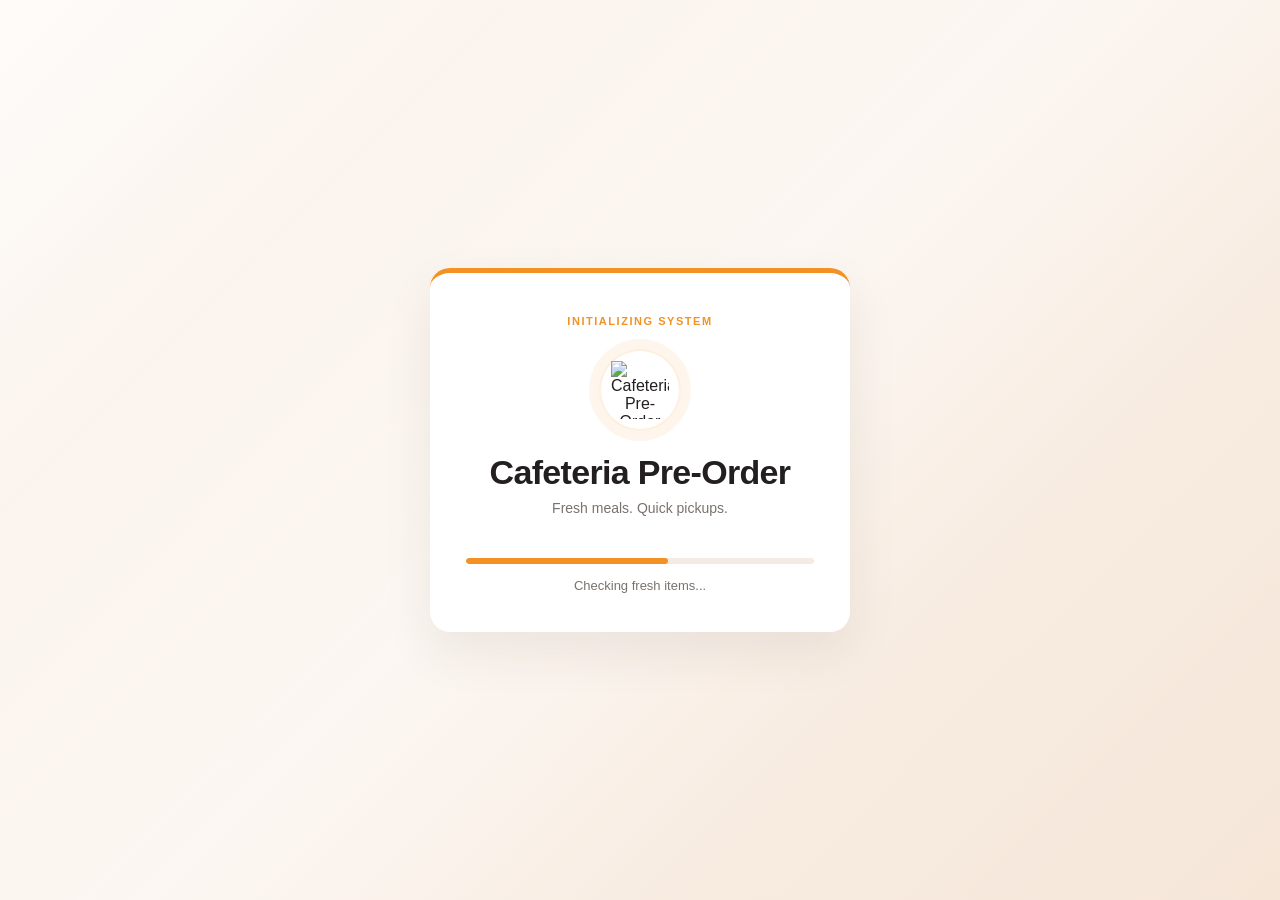
==== commit fa5f089f: "Enhance startup loader with subtitle and updated status messages for better user experience" ====
--- a/public/index.html
+++ b/public/index.html
@@ -94,6 +94,12 @@
             letter-spacing: -0.02em;
         }
 
+        .startup-subtitle {
+            margin-top: 8px;
+            color: #7A726D;
+            font-size: 14px;
+        }
+
         .startup-progress {
             width: 100%;
             height: 6px;
@@ -187,10 +193,11 @@
                 <img src="/static/logo.png" alt="Cafeteria Pre-Order Logo">
             </div>
             <h1>Cafeteria Pre-Order</h1>
+            <p class="startup-subtitle">Fresh meals. Quick pickups.</p>
             <div class="startup-progress" role="progressbar" aria-label="Loading progress" aria-valuemin="0" aria-valuemax="100" aria-valuenow="0">
                 <div class="startup-progress-fill"></div>
             </div>
-            <div class="startup-status">Starting up...</div>
+            <div class="startup-status">Preparing today's menu...</div>
             <button class="retry" type="button" onclick="window.location.reload()" hidden>Try again</button>
         </section>
     </div>
@@ -218,8 +225,8 @@
                 }, 180);
             }
 
-            requestAnimationFrame(() => setLoaderState(18, "Starting up..."));
-            setTimeout(() => setLoaderState(58, "Syncing workspace..."), 450);
+            requestAnimationFrame(() => setLoaderState(18, "Preparing today's menu..."));
+            setTimeout(() => setLoaderState(58, "Checking fresh items..."), 450);
 
             async function waitForApp() {
                 while (true) {
@@ -243,7 +250,7 @@
 
                     if (attempts === 5) {
                         retry.hidden = false;
-                        setLoaderState(88, "Syncing workspace...");
+                        setLoaderState(88, "Warming up the counter...");
                     }
 
                     if (attempts >= 40) {
